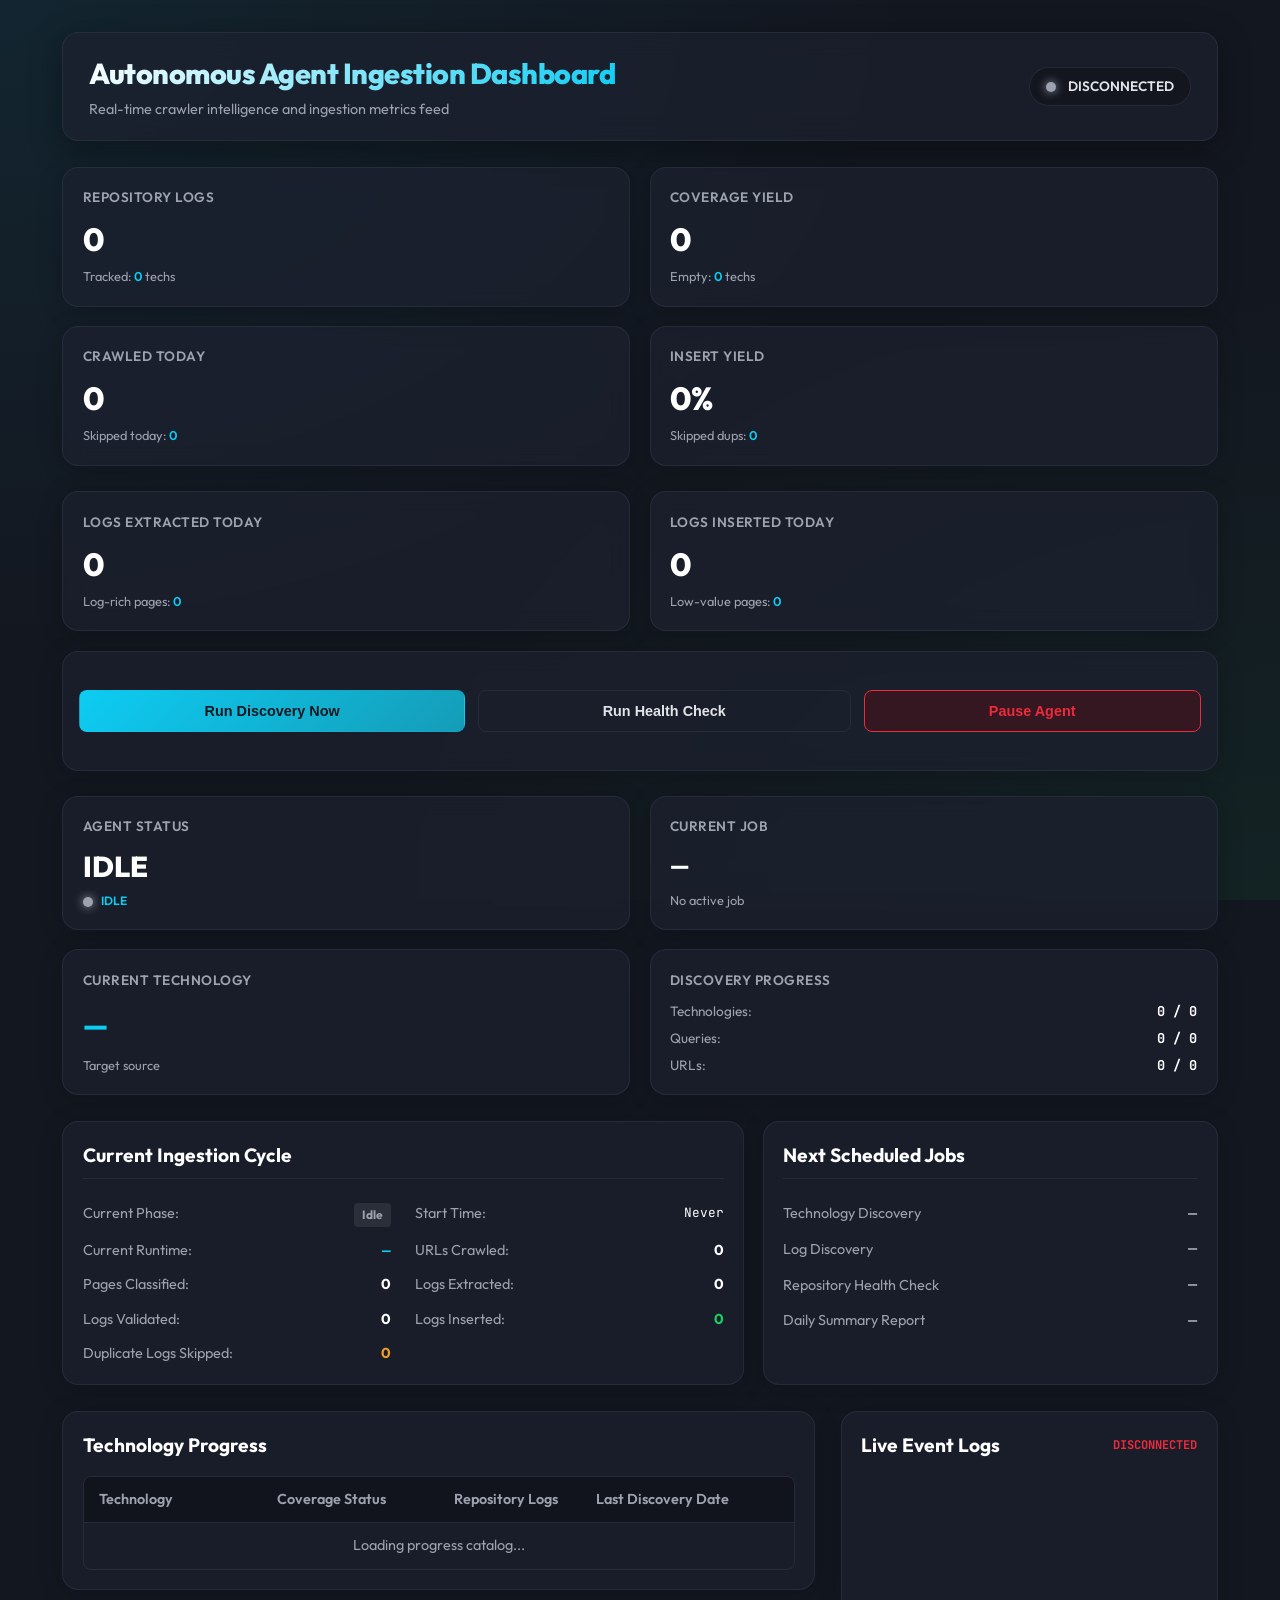
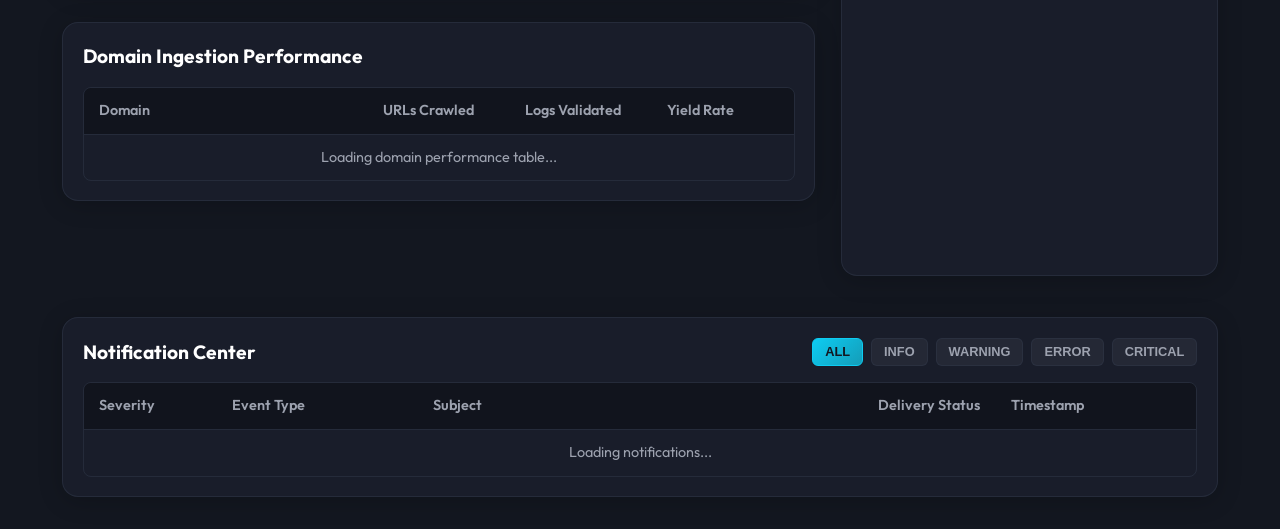
==== backend/dashboard.html @ f50ab26d "Initial production-ready commit" ====
<!DOCTYPE html>
<html lang="en">
<head>
    <meta charset="UTF-8">
    <meta name="viewport" content="width=device-width, initial-scale=1.0">
    <title>Autonomous Agent Ingestion Dashboard</title>
    <!-- Import Outfit font from Google Fonts -->
    <link href="https://fonts.googleapis.com/css2?family=Outfit:wght@300;400;600;800&family=JetBrains+Mono:wght@400;700&display=swap" rel="stylesheet">
    <style>
        :root {
            --bg-color: hsl(222, 25%, 10%);
            --card-bg: hsla(222, 25%, 15%, 0.7);
            --border-color: hsla(222, 20%, 25%, 0.5);
            --text-main: hsl(222, 15%, 90%);
            --text-muted: hsl(222, 10%, 65%);
            
            --accent-primary: hsl(190, 90%, 50%); /* Neon cyan */
            --accent-success: hsl(145, 80%, 45%); /* Emerald green */
            --accent-warning: hsl(35, 90%, 55%);  /* Amber orange */
            --accent-error: hsl(355, 85%, 55%);   /* Coral red */
            
            --transition-smooth: all 0.3s cubic-bezier(0.4, 0, 0.2, 1);
        }

        * {
            box-sizing: border-box;
            margin: 0;
            padding: 0;
        }

        html, body {
            overflow-x: hidden;
        }

        body {
            background-color: var(--bg-color);
            background-image: 
                radial-gradient(at 0% 0%, hsla(190, 80%, 30%, 0.15) 0px, transparent 50%),
                radial-gradient(at 100% 100%, hsla(145, 80%, 30%, 0.1) 0px, transparent 50%);
            background-attachment: fixed;
            color: var(--text-main);
            font-family: 'Outfit', sans-serif;
            min-height: 100vh;
            padding: clamp(1rem, 2.5vw, 2.5rem);
            line-height: 1.5;
        }

        .container {
            width: 95%;
            max-width: 1600px;
            margin: 0 auto;
            display: grid;
            gap: clamp(1rem, 2vw, 2rem);
        }

        /* 2K and 4K optimizations */
        @media (min-width: 2000px) {
            :root {
                font-size: 18px;
            }
            .container {
                max-width: 1920px;
            }
        }

        @media (min-width: 3000px) {
            :root {
                font-size: 22px;
            }
            .container {
                max-width: 2560px;
            }
        }

        /* Glassmorphism Header */
        header {
            background: var(--card-bg);
            border: 1px solid var(--border-color);
            border-radius: 16px;
            padding: clamp(1rem, 1.5vw, 1.5rem) clamp(1.5rem, 2vw, 2rem);
            display: flex;
            justify-content: space-between;
            align-items: center;
            backdrop-filter: blur(12px);
            box-shadow: 0 8px 32px 0 rgba(0, 0, 0, 0.37);
            flex-wrap: wrap;
            gap: 1rem;
        }

        .header-title h1 {
            font-size: clamp(1.4rem, 2.5vw, 1.8rem);
            font-weight: 800;
            letter-spacing: -0.5px;
            background: linear-gradient(135deg, #fff, var(--accent-primary));
            -webkit-background-clip: text;
            -webkit-text-fill-color: transparent;
        }

        .header-title p {
            font-size: 0.9rem;
            color: var(--text-muted);
            margin-top: 0.25rem;
        }

        /* Status Indicator */
        .status-badge {
            display: flex;
            align-items: center;
            gap: 0.75rem;
            background: hsla(222, 20%, 8%, 0.6);
            border: 1px solid var(--border-color);
            padding: 0.5rem 1rem;
            border-radius: 99px;
            font-size: 0.85rem;
            font-weight: 600;
        }

        .status-dot {
            width: 10px;
            height: 10px;
            border-radius: 50%;
            background-color: var(--text-muted);
            box-shadow: 0 0 10px var(--text-muted);
        }

        .status-dot.active {
            background-color: var(--accent-success);
            box-shadow: 0 0 12px var(--accent-success);
            animation: pulse 1.8s infinite;
        }
        
        .status-dot.paused {
            background-color: var(--accent-warning);
            box-shadow: 0 0 12px var(--accent-warning);
        }

        /* Grid Layouts */
        .dashboard-grid {
            display: grid;
            grid-template-columns: repeat(4, 1fr);
            gap: clamp(1rem, 1.5vw, 1.5rem);
        }

        @media (max-width: 1400px) {
            .dashboard-grid {
                grid-template-columns: repeat(2, 1fr);
            }
        }

        @media (max-width: 768px) {
            .dashboard-grid {
                grid-template-columns: 1fr;
            }
        }

        .dashboard-main-section {
            display: grid;
            grid-template-columns: 2fr 1fr;
            gap: clamp(1.5rem, 2vw, 2rem);
        }

        @media (max-width: 1200px) {
            .dashboard-main-section {
                grid-template-columns: 1fr;
            }
        }

        /* Cards styling */
        .card {
            background: var(--card-bg);
            border: 1px solid var(--border-color);
            border-radius: 16px;
            padding: clamp(1rem, 1.5vw, 1.5rem);
            backdrop-filter: blur(10px);
            box-shadow: 0 4px 24px 0 rgba(0, 0, 0, 0.2);
            transition: var(--transition-smooth);
        }

        .card:hover {
            border-color: hsla(190, 80%, 50%, 0.3);
            transform: translateY(-2px);
        }

        .stat-card {
            display: flex;
            flex-direction: column;
            justify-content: space-between;
            min-height: 120px;
            height: auto;
        }

        .stat-label {
            font-size: 0.85rem;
            font-weight: 600;
            color: var(--text-muted);
            text-transform: uppercase;
            letter-spacing: 0.5px;
        }

        .stat-value {
            font-size: clamp(1.8rem, 2.5vw, 2.2rem);
            font-weight: 800;
            color: #fff;
            margin-top: 0.5rem;
            word-break: break-all;
        }

        .stat-footer {
            font-size: 0.8rem;
            color: var(--text-muted);
            margin-top: 0.25rem;
        }

        .stat-footer span {
            color: var(--accent-primary);
            font-weight: 600;
        }

        /* Controls Section */
        .controls-card {
            grid-column: span 2;
            min-height: 120px;
            height: auto;
            display: flex;
            flex-direction: row;
            flex-wrap: wrap;
            align-items: center;
            justify-content: space-around;
            gap: 0.8rem;
            padding: 1rem;
        }

        @media (max-width: 1400px) {
            .controls-card {
                grid-column: span 2 !important;
            }
        }

        @media (max-width: 768px) {
            .controls-card {
                grid-column: span 1 !important;
            }
        }

        .controls-title {
            font-size: 1.1rem;
            font-weight: 700;
            margin-bottom: 0.5rem;
            border-bottom: 1px solid var(--border-color);
            padding-bottom: 0.5rem;
        }

        .btn {
            display: flex;
            justify-content: center;
            align-items: center;
            padding: 0.75rem 1rem;
            border-radius: 8px;
            font-size: 0.9rem;
            font-weight: 600;
            cursor: pointer;
            border: 1px solid transparent;
            transition: var(--transition-smooth);
            text-decoration: none;
            flex: 1 1 auto;
            min-width: 120px;
        }

        .btn-primary {
            background: linear-gradient(135deg, var(--accent-primary), hsl(190, 80%, 40%));
            color: var(--bg-color);
        }

        .btn-primary:hover {
            box-shadow: 0 0 15px hsla(190, 90%, 50%, 0.4);
            transform: scale(1.02);
        }

        .btn-secondary {
            background: transparent;
            border-color: var(--border-color);
            color: var(--text-main);
        }

        .btn-secondary:hover {
            background: hsla(222, 20%, 25%, 0.3);
            border-color: var(--accent-primary);
        }

        .btn-danger {
            background: hsla(355, 80%, 20%, 0.4);
            border-color: var(--accent-error);
            color: var(--accent-error);
        }

        .btn-danger:hover {
            background: var(--accent-error);
            color: #fff;
            box-shadow: 0 0 15px hsla(355, 85%, 55%, 0.3);
        }

        .btn-success {
            background: hsla(145, 75%, 15%, 0.4);
            border-color: var(--accent-success);
            color: var(--accent-success);
        }

        .btn-success:hover {
            background: var(--accent-success);
            color: #fff;
            box-shadow: 0 0 15px hsla(145, 80%, 45%, 0.3);
        }

        /* Cycle & Scheduler Section Grid */
        .cycle-scheduler-grid {
            display: grid;
            grid-template-columns: 3fr 2fr;
            gap: clamp(1rem, 1.5vw, 1.5rem);
        }

        @media (max-width: 1200px) {
            .cycle-scheduler-grid {
                grid-template-columns: 1fr;
            }
        }

        .cycle-metrics-grid {
            display: grid;
            grid-template-columns: repeat(auto-fit, minmax(200px, 1fr));
            gap: 0.8rem 1.5rem;
            font-size: 0.9rem;
        }

        /* Activity Feed */
        .feed-container {
            height: 380px;
            overflow-y: auto;
            font-family: 'JetBrains Mono', monospace;
            font-size: 0.8rem;
            padding-right: 0.5rem;
        }

        .feed-item {
            padding: 0.6rem 0.8rem;
            border-radius: 6px;
            margin-bottom: 0.5rem;
            background: rgba(0, 0, 0, 0.2);
            border-left: 3px solid var(--border-color);
            display: grid;
            grid-template-columns: 80px 100px 1fr;
            gap: 0.75rem;
            animation: fadeIn 0.4s ease;
        }

        .feed-item.error { border-left-color: var(--accent-error); background: hsla(355, 80%, 15%, 0.1); }
        .feed-item.job_start { border-left-color: var(--accent-primary); }
        .feed-item.job_end { border-left-color: var(--accent-success); }
        .feed-item.logs_inserted { border-left-color: var(--accent-success); }
        .feed-item.logs_validated { border-left-color: hsl(280, 80%, 65%); }
        .feed-item.page_classified { border-left-color: var(--accent-warning); }

        .feed-time {
            color: var(--text-muted);
        }

        .feed-tag {
            font-weight: 700;
            text-transform: uppercase;
            font-size: 0.75rem;
            padding: 1px 4px;
            border-radius: 4px;
            text-align: center;
            background: rgba(255, 255, 255, 0.05);
        }

        .feed-msg {
            word-break: break-all;
        }

        /* Tables style */
        .table-title {
            font-size: 1.2rem;
            font-weight: 700;
            margin-bottom: 1rem;
            color: #fff;
            display: flex;
            justify-content: space-between;
            align-items: center;
        }

        .table-container {
            max-height: 400px;
            overflow-y: auto;
            border: 1px solid var(--border-color);
            border-radius: 8px;
            width: 100%;
        }

        table {
            width: 100%;
            border-collapse: collapse;
            font-size: 0.9rem;
            text-align: left;
            table-layout: fixed; /* Keep columns constrained to let truncation work */
        }

        th, td {
            padding: 0.75rem clamp(0.5rem, 1.2vw, 1rem);
            border-bottom: 1px solid var(--border-color);
            overflow: hidden;
            text-overflow: ellipsis;
            white-space: nowrap;
        }

        th {
            background-color: hsla(222, 25%, 8%, 0.8);
            color: var(--text-muted);
            font-weight: 600;
            position: sticky;
            top: 0;
            z-index: 10;
        }

        tr:last-child td {
            border-bottom: none;
        }

        tr td {
            transition: background-color 0.2s ease;
        }

        tr:hover td {
            background-color: rgba(255, 255, 255, 0.02);
        }

        .table-cell-multiline {
            white-space: normal !important;
        }
        .table-cell-multiline strong,
        .table-cell-multiline div {
            display: block;
            overflow: hidden;
            text-overflow: ellipsis;
            white-space: nowrap;
            width: 100%;
        }

        /* Badge status */
        .badge {
            display: inline-block;
            padding: 0.2rem 0.5rem;
            border-radius: 4px;
            font-size: 0.75rem;
            font-weight: 600;
        }

        .badge-excellent { background-color: hsla(145, 80%, 45%, 0.2); color: var(--accent-success); }
        .badge-good { background-color: hsla(190, 80%, 50%, 0.2); color: var(--accent-primary); }
        .badge-partial { background-color: hsla(35, 90%, 55%, 0.2); color: var(--accent-warning); }
        .badge-weak { background-color: hsla(355, 85%, 55%, 0.15); color: var(--accent-error); }
        .badge-none { background-color: rgba(255, 255, 255, 0.08); color: var(--text-muted); }
        
        /* Phase Status Badges */
        .badge-searching { background-color: hsla(190, 90%, 50%, 0.2); color: var(--accent-primary); }
        .badge-crawling { background-color: hsla(210, 80%, 55%, 0.2); color: hsl(210, 80%, 65%); }
        .badge-extracting { background-color: hsla(280, 80%, 65%, 0.2); color: hsl(280, 80%, 75%); }
        .badge-validating { background-color: hsla(320, 85%, 60%, 0.2); color: hsl(320, 85%, 70%); }
        .badge-saving { background-color: hsla(145, 80%, 45%, 0.2); color: var(--accent-success); }
        .badge-idle { background-color: rgba(255, 255, 255, 0.08); color: var(--text-muted); }

        /* Scrollbar customizing */
        ::-webkit-scrollbar {
            width: 6px;
        }
        ::-webkit-scrollbar-track {
            background: transparent;
        }
        ::-webkit-scrollbar-thumb {
            background: var(--border-color);
            border-radius: 99px;
        }
        ::-webkit-scrollbar-thumb:hover {
            background: var(--text-muted);
        }

        /* Animations */
        @keyframes pulse {
            0% { transform: scale(1); opacity: 0.8; }
            50% { transform: scale(1.15); opacity: 1; box-shadow: 0 0 15px var(--accent-success); }
            100% { transform: scale(1); opacity: 0.8; }
        }

        @keyframes fadeIn {
            from { opacity: 0; transform: translateY(4px); }
            to { opacity: 1; transform: translateY(0); }
        }

        /* Notification Center styles */
        .notification-card {
            margin-top: 1rem;
        }

        .filter-buttons {
            display: flex;
            gap: 0.5rem;
        }

        .filter-btn {
            background: rgba(255, 255, 255, 0.05);
            border: 1px solid var(--border-color);
            color: var(--text-muted);
            padding: 0.35rem 0.75rem;
            border-radius: 6px;
            font-size: 0.8rem;
            font-weight: 600;
            cursor: pointer;
            transition: var(--transition-smooth);
        }

        .filter-btn:hover {
            border-color: var(--accent-primary);
            color: #fff;
        }

        .filter-btn.active {
            background: linear-gradient(135deg, var(--accent-primary), hsl(190, 80%, 40%));
            color: var(--bg-color);
            border-color: var(--accent-primary);
        }

        .severity-badge {
            font-weight: 700;
            text-transform: uppercase;
            font-size: 0.75rem;
            padding: 2px 6px;
            border-radius: 4px;
        }
        .severity-info { background: rgba(0, 180, 216, 0.2); color: var(--accent-primary); }
        .severity-warning { background: rgba(251, 133, 0, 0.2); color: var(--accent-warning); }
        .severity-error { background: rgba(208, 0, 0, 0.2); color: var(--accent-error); }
        .severity-critical { background: rgba(208, 0, 0, 0.4); color: #ff4d6d; font-weight: 800; animation: critical-pulse 2s infinite; }

        .delivery-status {
            font-size: 0.8rem;
            font-weight: 600;
        }
        .status-Pending { color: var(--text-muted); }
        .status-Sent { color: var(--accent-success); }
        .status-Failed { color: var(--accent-error); }
        .status-Retrying { color: var(--accent-warning); }
        .status-Throttled { color: hsl(280, 80%, 65%); }

        @keyframes critical-pulse {
            0% { box-shadow: 0 0 0 0 rgba(255, 77, 109, 0.4); }
            70% { box-shadow: 0 0 0 6px rgba(255, 77, 109, 0); }
            100% { box-shadow: 0 0 0 0 rgba(255, 77, 109, 0); }
        }
    </style>
</head>
<body>

    <div class="container">
        
        <!-- Header -->
        <header>
            <div class="header-title">
                <h1>Autonomous Agent Ingestion Dashboard</h1>
                <p>Real-time crawler intelligence and ingestion metrics feed</p>
            </div>
            <div class="status-badge">
                <div class="status-dot" id="agent-dot"></div>
                <span id="agent-status-text">DISCONNECTED</span>
            </div>
        </header>

        <!-- Stats Grid (Row 1) -->
        <div class="dashboard-grid">
            <div class="card stat-card">
                <div class="stat-label">Repository Logs</div>
                <div class="stat-value" id="repo-log-count">0</div>
                <div class="stat-footer">Tracked: <span id="techs-tracked">0</span> techs</div>
            </div>
            <div class="card stat-card">
                <div class="stat-label">Coverage Yield</div>
                <div class="stat-value" id="techs-with-logs">0</div>
                <div class="stat-footer">Empty: <span id="techs-without-logs">0</span> techs</div>
            </div>
            <div class="card stat-card">
                <div class="stat-label">Crawled Today</div>
                <div class="stat-value" id="urls-crawled-today">0</div>
                <div class="stat-footer">Skipped today: <span id="urls-skipped-today">0</span></div>
            </div>
            <div class="card stat-card">
                <div class="stat-label">Insert Yield</div>
                <div class="stat-value" id="insert-yield-pct">0%</div>
                <div class="stat-footer">Skipped dups: <span id="duplicates-skipped">0</span></div>
            </div>
        </div>

        <!-- Secondary Stats & Controls Grid -->
        <div class="dashboard-grid">
            <div class="card stat-card">
                <div class="stat-label">Logs Extracted Today</div>
                <div class="stat-value" id="logs-extracted-today">0</div>
                <div class="stat-footer">Log-rich pages: <span id="pages-log-rich">0</span></div>
            </div>
            <div class="card stat-card">
                <div class="stat-label">Logs Inserted Today</div>
                <div class="stat-value" id="logs-inserted-today">0</div>
                <div class="stat-footer">Low-value pages: <span id="pages-low-value">0</span></div>
            </div>
            
            <!-- Controls Card -->
            <div class="card controls-card">
                <button class="btn btn-primary" onclick="triggerAction('run_discovery')" id="btn-discovery">Run Discovery Now</button>
                <button class="btn btn-secondary" onclick="triggerAction('run_health_check')" id="btn-health">Run Health Check</button>
                <button class="btn btn-danger" onclick="triggerAction('pause')" id="btn-pause">Pause Agent</button>
                <button class="btn btn-success" onclick="triggerAction('resume')" id="btn-resume" style="display:none;">Resume Agent</button>
            </div>
        </div>

        <!-- Agent Monitoring Row (Row 3) -->
        <div class="dashboard-grid">
            <!-- Agent Status -->
            <div class="card stat-card">
                <div class="stat-label">Agent Status</div>
                <div class="stat-value" id="mon-agent-status" style="font-size: 1.8rem; text-transform: uppercase;">Idle</div>
                <div class="stat-footer" style="display: flex; align-items: center; gap: 0.5rem;">
                    <div class="status-dot" id="mon-status-dot" style="margin-top: 0.1rem;"></div>
                    <span id="mon-status-text" style="font-size: 0.75rem; text-transform: uppercase;">Idle</span>
                </div>
            </div>
            <!-- Current Job -->
            <div class="card stat-card">
                <div class="stat-label">Current Job</div>
                <div class="stat-value" id="mon-current-job" style="font-size: 1.4rem; text-transform: capitalize; overflow: hidden; text-overflow: ellipsis; white-space: nowrap;">—</div>
                <div class="stat-footer" id="mon-job-footer">No active job</div>
            </div>
            <!-- Current Technology -->
            <div class="card stat-card">
                <div class="stat-label">Current Technology</div>
                <div class="stat-value" id="mon-current-tech" style="font-size: 1.8rem; font-weight: 800; color: var(--accent-primary); overflow: hidden; text-overflow: ellipsis; white-space: nowrap;">—</div>
                <div class="stat-footer" id="mon-tech-footer">Target source</div>
            </div>
            <!-- Discovery Progress -->
            <div class="card stat-card" style="height: auto; min-height: 120px; justify-content: flex-start; gap: 0.5rem;">
                <div class="stat-label">Discovery Progress</div>
                <div style="display: flex; flex-direction: column; gap: 0.4rem; font-size: 0.85rem; width: 100%; margin-top: 0.2rem;">
                    <div style="display: flex; justify-content: space-between; align-items: center;">
                        <span style="color: var(--text-muted);">Technologies:</span>
                        <span id="prog-techs" style="font-family: 'JetBrains Mono', monospace; font-weight: bold; color: #fff;">0 / 0</span>
                    </div>
                    <div style="display: flex; justify-content: space-between; align-items: center;">
                        <span style="color: var(--text-muted);">Queries:</span>
                        <span id="prog-queries" style="font-family: 'JetBrains Mono', monospace; font-weight: bold; color: #fff;">0 / 0</span>
                    </div>
                    <div style="display: flex; justify-content: space-between; align-items: center;">
                        <span style="color: var(--text-muted);">URLs:</span>
                        <span id="prog-urls" style="font-family: 'JetBrains Mono', monospace; font-weight: bold; color: #fff;">0 / 0</span>
                    </div>
                </div>
            </div>
        </div>

        <!-- Detailed Scheduler & Cycle Section (Row 4) -->
        <div class="cycle-scheduler-grid">
            <!-- Current Cycle -->
            <div class="card" style="display: flex; flex-direction: column; gap: 1rem;">
                <div class="table-title" style="margin-bottom: 0.5rem; border-bottom: 1px solid var(--border-color); padding-bottom: 0.5rem;">
                    <span>Current Ingestion Cycle</span>
                </div>
                <div class="cycle-metrics-grid">
                    <div style="display: flex; justify-content: space-between;">
                        <span style="color: var(--text-muted);">Current Phase:</span>
                        <span id="cycle-phase" class="badge badge-none" style="font-weight: bold;">Idle</span>
                    </div>
                    <div style="display: flex; justify-content: space-between;">
                        <span style="color: var(--text-muted);">Start Time:</span>
                        <span id="cycle-start-time" style="color: #fff; font-family: 'JetBrains Mono', monospace; font-size: 0.8rem;">Never</span>
                    </div>
                    <div style="display: flex; justify-content: space-between;">
                        <span style="color: var(--text-muted);">Current Runtime:</span>
                        <span id="cycle-runtime" style="color: var(--accent-primary); font-family: 'JetBrains Mono', monospace; font-weight: bold;">—</span>
                    </div>
                    <div style="display: flex; justify-content: space-between;">
                        <span style="color: var(--text-muted);">URLs Crawled:</span>
                        <span id="cycle-urls-crawled" style="color: #fff; font-weight: bold;">0</span>
                    </div>
                    <div style="display: flex; justify-content: space-between;">
                        <span style="color: var(--text-muted);">Pages Classified:</span>
                        <span id="cycle-pages-classified" style="color: #fff; font-weight: bold;">0</span>
                    </div>
                    <div style="display: flex; justify-content: space-between;">
                        <span style="color: var(--text-muted);">Logs Extracted:</span>
                        <span id="cycle-logs-extracted" style="color: #fff; font-weight: bold;">0</span>
                    </div>
                    <div style="display: flex; justify-content: space-between;">
                        <span style="color: var(--text-muted);">Logs Validated:</span>
                        <span id="cycle-logs-validated" style="color: #fff; font-weight: bold;">0</span>
                    </div>
                    <div style="display: flex; justify-content: space-between;">
                        <span style="color: var(--text-muted);">Logs Inserted:</span>
                        <span id="cycle-logs-inserted" style="color: var(--accent-success); font-weight: bold;">0</span>
                    </div>
                    <div style="display: flex; justify-content: space-between;">
                        <span style="color: var(--text-muted);">Duplicate Logs Skipped:</span>
                        <span id="cycle-duplicates-skipped" style="color: var(--accent-warning); font-weight: bold;">0</span>
                    </div>
                </div>
            </div>
            <!-- Next Scheduled Jobs -->
            <div class="card" style="display: flex; flex-direction: column; gap: 1rem;">
                <div class="table-title" style="margin-bottom: 0.5rem; border-bottom: 1px solid var(--border-color); padding-bottom: 0.5rem;">
                    <span>Next Scheduled Jobs</span>
                </div>
                <div style="display: flex; flex-direction: column; gap: 0.8rem;">
                    <div style="display: flex; justify-content: space-between; align-items: center;">
                        <span style="color: var(--text-muted); font-size: 0.9rem;">Technology Discovery</span>
                        <span id="sched-tech" style="font-family: 'JetBrains Mono', monospace; font-weight: bold; font-size: 0.95rem; color: var(--accent-primary);">—</span>
                    </div>
                    <div style="display: flex; justify-content: space-between; align-items: center;">
                        <span style="color: var(--text-muted); font-size: 0.9rem;">Log Discovery</span>
                        <span id="sched-log" style="font-family: 'JetBrains Mono', monospace; font-weight: bold; font-size: 0.95rem; color: var(--accent-primary);">—</span>
                    </div>
                    <div style="display: flex; justify-content: space-between; align-items: center;">
                        <span style="color: var(--text-muted); font-size: 0.9rem;">Repository Health Check</span>
                        <span id="sched-health" style="font-family: 'JetBrains Mono', monospace; font-weight: bold; font-size: 0.95rem; color: var(--accent-primary);">—</span>
                    </div>
                    <div style="display: flex; justify-content: space-between; align-items: center;">
                        <span style="color: var(--text-muted); font-size: 0.9rem;">Daily Summary Report</span>
                        <span id="sched-report" style="font-family: 'JetBrains Mono', monospace; font-weight: bold; font-size: 0.95rem; color: var(--accent-primary);">—</span>
                    </div>
                </div>
            </div>
        </div>

        <!-- Main section (Activity Feed & tables) -->
        <div class="dashboard-main-section">
            
            <!-- Left Side: Progress & Performance Tables -->
            <div style="display: flex; flex-direction: column; gap: 2rem;">
                <!-- Technology Progress -->
                <div class="card">
                    <div class="table-title">
                        <span>Technology Progress</span>
                    </div>
                    <div class="table-container">
                        <table>
                            <colgroup>
                                <col style="width: 25%">
                                <col style="width: 25%">
                                <col style="width: 20%">
                                <col style="width: 30%">
                            </colgroup>
                            <thead>
                                <tr>
                                    <th>Technology</th>
                                    <th>Coverage Status</th>
                                    <th>Repository Logs</th>
                                    <th>Last Discovery Date</th>
                                </tr>
                            </thead>
                            <tbody id="tech-progress-tbody">
                                <tr>
                                    <td colspan="4" style="text-align: center; color: var(--text-muted);">Loading progress catalog...</td>
                                </tr>
                            </tbody>
                        </table>
                    </div>
                </div>

                <!-- Domain Yield Performance -->
                <div class="card">
                    <div class="table-title">
                        <span>Domain Ingestion Performance</span>
                    </div>
                    <div class="table-container">
                        <table>
                            <colgroup>
                                <col style="width: 40%">
                                <col style="width: 20%">
                                <col style="width: 20%">
                                <col style="width: 20%">
                            </colgroup>
                            <thead>
                                <tr>
                                    <th>Domain</th>
                                    <th>URLs Crawled</th>
                                    <th>Logs Validated</th>
                                    <th>Yield Rate</th>
                                </tr>
                            </thead>
                            <tbody id="domain-perf-tbody">
                                <tr>
                                    <td colspan="4" style="text-align: center; color: var(--text-muted);">Loading domain performance table...</td>
                                </tr>
                            </tbody>
                        </table>
                    </div>
                </div>
            </div>

            <!-- Right Side: Real-time Event Feed -->
            <div class="card" style="height: fit-content; display: flex; flex-direction: column;">
                <div class="table-title">
                    <span>Live Event Logs</span>
                    <span style="font-size: 0.75rem; color: var(--accent-success); font-family: 'JetBrains Mono', monospace;" id="websocket-status">CONNECTING...</span>
                </div>
                <div class="feed-container" id="feed-container">
                    <!-- Events will insert here dynamically -->
                </div>
            </div>

        </div>

        <!-- Notification Center Card -->
        <div class="card notification-card">
            <div class="table-title">
                <span>Notification Center</span>
                <div class="filter-buttons">
                    <button class="filter-btn active" onclick="setNotificationFilter('ALL')">ALL</button>
                    <button class="filter-btn" onclick="setNotificationFilter('INFO')">INFO</button>
                    <button class="filter-btn" onclick="setNotificationFilter('WARNING')">WARNING</button>
                    <button class="filter-btn" onclick="setNotificationFilter('ERROR')">ERROR</button>
                    <button class="filter-btn" onclick="setNotificationFilter('CRITICAL')">CRITICAL</button>
                </div>
            </div>
            <div class="table-container" style="max-height: 480px;">
                <table>
                    <colgroup>
                        <col style="width: 12%">
                        <col style="width: 18%">
                        <col style="width: 40%">
                        <col style="width: 12%">
                        <col style="width: 18%">
                    </colgroup>
                    <thead>
                        <tr>
                            <th>Severity</th>
                            <th>Event Type</th>
                            <th>Subject</th>
                            <th>Delivery Status</th>
                            <th>Timestamp</th>
                        </tr>
                    </thead>
                    <tbody id="notifications-tbody">
                        <tr>
                            <td colspan="5" style="text-align: center; color: var(--text-muted);">Loading notifications...</td>
                        </tr>
                    </tbody>
                </table>
            </div>
        </div>

    </div>

    <script>
        // Set up Websocket connection for real-time events
        let ws;
        function connectWebSocket() {
            const loc = window.location;
            const wsProto = loc.protocol === "https:" ? "wss:" : "ws:";
            const wsUrl = `${wsProto}//${loc.host}/api/agent-events/ws`;
            
            console.log("Connecting WebSocket to", wsUrl);
            ws = new WebSocket(wsUrl);
            
            ws.onopen = () => {
                document.getElementById("websocket-status").textContent = "LIVE";
                document.getElementById("websocket-status").style.color = "var(--accent-success)";
            };
            
            ws.onmessage = (event) => {
                try {
                    const data = JSON.parse(event.data);
                    appendFeedItem(data);
                } catch (e) {
                    console.error("Failed to parse websocket message:", e);
                }
            };
            
            ws.onclose = () => {
                document.getElementById("websocket-status").textContent = "DISCONNECTED";
                document.getElementById("websocket-status").style.color = "var(--accent-error)";
                // Reconnect loop
                setTimeout(connectWebSocket, 3000);
            };
            
            ws.onerror = (err) => {
                console.error("WebSocket error:", err);
            };
        }

        // Formatting timestamps
        function formatTimestamp(isoStr) {
            if (!isoStr) return "";
            try {
                const date = new Date(isoStr);
                return date.toLocaleTimeString([], { hour12: false });
            } catch (e) {
                return isoStr;
            }
        }

        // Add a line to the activity feed
        function appendFeedItem(data) {
            const container = document.getElementById("feed-container");
            const item = document.createElement("div");
            item.className = `feed-item ${data.event_type || ''}`;
            
            // Format log fields
            const timeStr = formatTimestamp(data.timestamp);
            const tagStr = data.event_type ? data.event_type.replace('_', ' ') : 'EVENT';
            const msgStr = data.message || '';
            
            item.innerHTML = `
                <div class="feed-time">${timeStr}</div>
                <div class="feed-tag">${tagStr}</div>
                <div class="feed-msg">${msgStr}</div>
            `;
            
            container.insertBefore(item, container.firstChild);
            
            // Keep container capped at 100 rows
            while (container.children.length > 100) {
                container.removeChild(container.lastChild);
            }
        }

        let nextRunTimes = {
            tech: null,
            log: null,
            health: null,
            report: null
        };

        function updateCountdowns() {
            const now = new Date();
            const jobs = [
                { id: "sched-tech", time: nextRunTimes.tech },
                { id: "sched-log", time: nextRunTimes.log },
                { id: "sched-health", time: nextRunTimes.health },
                { id: "sched-report", time: nextRunTimes.report }
            ];
            
            jobs.forEach(job => {
                const el = document.getElementById(job.id);
                if (!el) return;
                if (!job.time) {
                    el.textContent = "—";
                    el.style.color = "var(--text-muted)";
                    return;
                }
                
                const nextDate = new Date(job.time);
                const diffMs = nextDate - now;
                
                if (diffMs <= 0) {
                    el.textContent = "Pending / Running";
                    el.style.color = "var(--accent-success)";
                } else {
                    const diffSecs = Math.floor(diffMs / 1000);
                    const hours = Math.floor(diffSecs / 3600);
                    const minutes = Math.floor((diffSecs % 3600) / 60);
                    const seconds = diffSecs % 60;
                    
                    let timeStr = "";
                    if (hours > 0) timeStr += `${hours}h `;
                    if (minutes > 0 || hours > 0) timeStr += `${minutes}m `;
                    timeStr += `${seconds}s`;
                    
                    el.textContent = timeStr;
                    el.style.color = "var(--accent-primary)";
                }
            });
        }

        let cycleStartTime = null;

        function updateCycleRuntime() {
            const el = document.getElementById("cycle-runtime");
            if (!el) return;
            if (!cycleStartTime) {
                el.textContent = "—";
                return;
            }
            
            const start = new Date(cycleStartTime);
            const now = new Date();
            const diffMs = now - start;
            if (diffMs < 0) {
                el.textContent = "0s";
                return;
            }
            
            const diffSecs = Math.floor(diffMs / 1000);
            const hours = Math.floor(diffSecs / 3600);
            const minutes = Math.floor((diffSecs % 3600) / 60);
            const seconds = diffSecs % 60;
            
            let timeStr = "";
            if (hours > 0) timeStr += `${hours}h `;
            if (minutes > 0 || hours > 0) timeStr += `${minutes}m `;
            timeStr += `${seconds}s`;
            
            el.textContent = timeStr;
        }

        // Refresh stats JSON
        async function refreshStats() {
            try {
                const resp = await fetch("/api/dashboard/stats");
                const data = await resp.json();
                
                // Set indicators
                document.getElementById("repo-log-count").textContent = data.repository_log_count;
                document.getElementById("techs-tracked").textContent = data.technologies_tracked;
                document.getElementById("techs-with-logs").textContent = data.technologies_with_logs;
                document.getElementById("techs-without-logs").textContent = data.technologies_without_logs;
                
                document.getElementById("urls-crawled-today").textContent = data.urls_crawled_today;
                document.getElementById("urls-skipped-today").textContent = data.urls_skipped_today || 0;
                document.getElementById("insert-yield-pct").textContent = `${data.insert_yield_pct}%`;
                document.getElementById("duplicates-skipped").textContent = data.duplicates_skipped;
                
                document.getElementById("logs-extracted-today").textContent = data.logs_extracted_today;
                document.getElementById("logs-inserted-today").textContent = data.logs_inserted_today;
                
                // Track pages log-rich vs low-value if returned
                if (data.pages_log_rich !== undefined) {
                    document.getElementById("pages-log-rich").textContent = data.pages_log_rich;
                }
                if (data.pages_low_value !== undefined) {
                    document.getElementById("pages-low-value").textContent = data.pages_low_value;
                }
                
                // Update agent status UI header badge
                const status = data.agent_status || "idle";
                const dot = document.getElementById("agent-dot");
                const text = document.getElementById("agent-status-text");
                const btnPause = document.getElementById("btn-pause");
                const btnResume = document.getElementById("btn-resume");
                
                text.textContent = status.toUpperCase();
                dot.className = "status-dot";
                
                if (status === "running") {
                    dot.classList.add("active");
                    text.textContent = `RUNNING (${data.current_job || 'JOB'})` + (data.current_tech ? ` - ${data.current_tech}` : '');
                    btnPause.style.display = "block";
                    btnResume.style.display = "none";
                } else if (status === "paused") {
                    dot.classList.add("paused");
                    btnPause.style.display = "none";
                    btnResume.style.display = "block";
                } else {
                    btnPause.style.display = "block";
                    btnResume.style.display = "none";
                }

                // Update Detailed Ingest Progress Widgets
                document.getElementById("mon-agent-status").textContent = status;
                
                const monDot = document.getElementById("mon-status-dot");
                const monText = document.getElementById("mon-status-text");
                if (monDot && monText) {
                    monDot.className = "status-dot";
                    monText.textContent = status;
                    if (status === "running") {
                        monDot.classList.add("active");
                    } else if (status === "paused") {
                        monDot.classList.add("paused");
                    }
                }

                const currentJob = data.current_job;
                const jobVal = currentJob ? currentJob.replace('_', ' ') : '—';
                const jobEl = document.getElementById("mon-current-job");
                jobEl.textContent = jobVal;
                jobEl.title = jobVal;
                document.getElementById("mon-job-footer").textContent = currentJob ? "Active process" : "No active job";

                const currentTech = data.current_tech || '—';
                const techEl = document.getElementById("mon-current-tech");
                techEl.textContent = currentTech;
                techEl.title = currentTech;
                document.getElementById("mon-tech-footer").textContent = data.current_tech ? "Discovery target" : "No active target";

                const techProc = data.technologies_processed || 0;
                const techTotal = data.technologies_total || 0;
                document.getElementById("prog-techs").textContent = `${techProc} / ${techTotal}`;
                
                const queryCur = data.current_query || 0;
                const queryTotal = data.total_queries || 0;
                document.getElementById("prog-queries").textContent = `${queryCur} / ${queryTotal}`;
                
                const urlCur = data.current_url || 0;
                const urlTotal = data.total_urls || 0;
                document.getElementById("prog-urls").textContent = `${urlCur} / ${urlTotal}`;

                // Update Cycle Information
                const phaseEl = document.getElementById("cycle-phase");
                if (phaseEl) {
                    const phase = data.current_phase || "Idle";
                    phaseEl.textContent = phase;
                    phaseEl.className = "badge";
                    
                    const phaseLower = phase.toLowerCase();
                    if (phaseLower === "searching") phaseEl.classList.add("badge-searching");
                    else if (phaseLower === "crawling") phaseEl.classList.add("badge-crawling");
                    else if (phaseLower === "extracting") phaseEl.classList.add("badge-extracting");
                    else if (phaseLower === "validating") phaseEl.classList.add("badge-validating");
                    else if (phaseLower === "saving") phaseEl.classList.add("badge-saving");
                    else phaseEl.classList.add("badge-idle");
                }
                
                const startVal = data.cycle_start_time;
                if (startVal) {
                    const startDate = new Date(startVal);
                    document.getElementById("cycle-start-time").textContent = startDate.toLocaleTimeString([], { hour12: false });
                    cycleStartTime = startVal;
                } else {
                    document.getElementById("cycle-start-time").textContent = "Never";
                    cycleStartTime = null;
                }
                
                document.getElementById("cycle-urls-crawled").textContent = data.cycle_urls_crawled || 0;
                document.getElementById("cycle-pages-classified").textContent = data.cycle_pages_classified || 0;
                document.getElementById("cycle-logs-extracted").textContent = data.cycle_logs_extracted || 0;
                document.getElementById("cycle-logs-validated").textContent = data.cycle_logs_validated || 0;
                document.getElementById("cycle-logs-inserted").textContent = data.cycle_logs_inserted || 0;
                document.getElementById("cycle-duplicates-skipped").textContent = data.cycle_duplicates_skipped || 0;

                // Update Next Scheduled Jobs count timers
                nextRunTimes.tech = data.next_technology_discovery;
                nextRunTimes.log = data.next_log_discovery;
                nextRunTimes.health = data.next_health_check;
                nextRunTimes.report = data.next_daily_report;
                updateCountdowns();
                updateCycleRuntime();

            } catch (e) {
                console.error("Failed to fetch stats:", e);
            }
        }

        // Refresh technology progress table
        async function refreshTechnologies() {
            try {
                const resp = await fetch("/api/dashboard/technologies");
                const data = await resp.json();
                
                const tbody = document.getElementById("tech-progress-tbody");
                tbody.innerHTML = "";
                
                if (data.length === 0) {
                    tbody.innerHTML = `<tr><td colspan="4" style="text-align: center; color: var(--text-muted);">No technologies tracked yet.</td></tr>`;
                    return;
                }
                
                data.forEach(item => {
                    const tr = document.createElement("tr");
                    const statusStr = item.status ? item.status.toLowerCase() : "none";
                    
                    let badgeClass = "badge-none";
                    if (statusStr === "excellent") badgeClass = "badge-excellent";
                    else if (statusStr === "good") badgeClass = "badge-good";
                    else if (statusStr === "partial") badgeClass = "badge-partial";
                    else if (statusStr === "weak") badgeClass = "badge-weak";
                    
                    const dateStr = item.last_discovery_date ? item.last_discovery_date.split("Z")[0].replace("T", " ") : "Never";
                    
                    tr.innerHTML = `
                        <td title="${item.technology}"><strong>${item.technology}</strong></td>
                        <td><span class="badge ${badgeClass}">${statusStr.toUpperCase()}</span></td>
                        <td>${item.repository_logs}</td>
                        <td style="font-family: 'JetBrains Mono', monospace; font-size: 0.8rem; color: var(--text-muted);" title="${dateStr}">${dateStr}</td>
                    `;
                    tbody.appendChild(tr);
                });
            } catch (e) {
                console.error("Failed to fetch technology list:", e);
            }
        }

        // Refresh domains yield table
        async function refreshDomains() {
            try {
                const resp = await fetch("/api/dashboard/domains");
                const data = await resp.json();
                
                const tbody = document.getElementById("domain-perf-tbody");
                tbody.innerHTML = "";
                
                if (data.length === 0) {
                    tbody.innerHTML = `<tr><td colspan="4" style="text-align: center; color: var(--text-muted);">No domains crawled yet.</td></tr>`;
                    return;
                }
                
                data.forEach(item => {
                    const tr = document.createElement("tr");
                    
                    let yieldClass = "color: var(--text-muted);";
                    if (item.yield_percent >= 50) yieldClass = "color: var(--accent-success); font-weight: 600;";
                    else if (item.yield_percent > 0) yieldClass = "color: var(--accent-primary);";
                    else if (item.urls_crawled >= 20 && item.logs_validated === 0) yieldClass = "color: var(--accent-error); text-decoration: line-through;";
                    
                    tr.innerHTML = `
                        <td title="${item.domain}">${item.domain}</td>
                        <td>${item.urls_crawled}</td>
                        <td>${item.logs_validated}</td>
                        <td style="${yieldClass}">${item.yield_percent}%</td>
                    `;
                    tbody.appendChild(tr);
                });
            } catch (e) {
                console.error("Failed to fetch domains:", e);
            }
        }

        // Send a control command to backend
        async function triggerAction(action) {
            try {
                const resp = await fetch("/api/dashboard/control", {
                    method: "POST",
                    headers: {
                        "Content-Type": "application/json"
                    },
                    body: JSON.stringify({ action: action })
                });
                const result = await resp.json();
                console.log(`Action '${action}' response:`, result);
                refreshStats();
            } catch (e) {
                console.error(`Failed to trigger action '${action}':`, e);
            }
        }

        let currentNotificationFilter = 'ALL';
        
        function setNotificationFilter(severity) {
            currentNotificationFilter = severity;
            
            // Update button active state
            const buttons = document.querySelectorAll(".filter-btn");
            buttons.forEach(btn => {
                if (btn.textContent === severity) {
                    btn.classList.add("active");
                } else {
                    btn.classList.remove("active");
                }
            });
            
            refreshNotifications();
        }

        async function refreshNotifications() {
            try {
                let url = "/api/dashboard/notifications";
                if (currentNotificationFilter !== 'ALL') {
                    url += `?severity=${currentNotificationFilter}`;
                }
                
                const resp = await fetch(url);
                const data = await resp.json();
                
                const tbody = document.getElementById("notifications-tbody");
                tbody.innerHTML = "";
                
                if (data.length === 0) {
                    tbody.innerHTML = `<tr><td colspan="5" style="text-align: center; color: var(--text-muted);">No notifications found for severity '${currentNotificationFilter}'.</td></tr>`;
                    return;
                }
                
                data.forEach(item => {
                    const tr = document.createElement("tr");
                    
                    const severityLower = item.severity.toLowerCase();
                    const statusClass = `status-${item.status}`;
                    
                    // Format timestamp cleanly
                    const date = new Date(item.timestamp);
                    const dateStr = date.toLocaleString();
                    
                    if (severityLower === 'critical') {
                        tr.style.background = "rgba(255, 77, 109, 0.04)";
                    } else if (severityLower === 'error') {
                        tr.style.background = "rgba(208, 0, 0, 0.02)";
                    }
                    
                    const tooltipText = `${item.subject}${item.error_message ? ' - ' + item.error_message : ''}`;
                    
                    tr.innerHTML = `
                        <td><span class="severity-badge severity-${severityLower}">${item.severity}</span></td>
                        <td title="${item.notification_type}"><code style="font-family: 'JetBrains Mono', monospace; font-size: 0.8rem; background: rgba(255,255,255,0.05); padding: 2px 4px; border-radius: 4px;">${item.notification_type}</code></td>
                        <td class="table-cell-multiline" title="${tooltipText}">
                            <strong>${item.subject}</strong>
                            ${item.error_message ? `<div style="font-size: 0.75rem; color: var(--accent-error); margin-top: 2px; font-family: monospace;">${item.error_message}</div>` : ''}
                        </td>
                        <td><span class="delivery-status ${statusClass}">${item.status}</span></td>
                        <td style="font-family: 'JetBrains Mono', monospace; font-size: 0.8rem; color: var(--text-muted);" title="${dateStr}">${dateStr}</td>
                    `;
                    tbody.appendChild(tr);
                });
            } catch (e) {
                console.error("Failed to fetch notifications:", e);
            }
        }

        // Auto refresh stats/tables loop
        function startAutoRefresh() {
            // Stats & Notifications refresh every 5 seconds
            setInterval(() => {
                refreshStats();
                refreshNotifications();
            }, 5000);
            
            // Tables refresh every 10 seconds to keep db load low
            setInterval(() => {
                refreshTechnologies();
                refreshDomains();
            }, 10000);
            
            // Real-time ticking updates for countdowns and runtimes (every second)
            setInterval(() => {
                updateCountdowns();
                updateCycleRuntime();
            }, 1000);
        }

        // Initialize dashboard
        window.addEventListener("load", () => {
            connectWebSocket();
            refreshStats();
            refreshTechnologies();
            refreshDomains();
            refreshNotifications();
            startAutoRefresh();
        });
    </script>
</body>
</html>
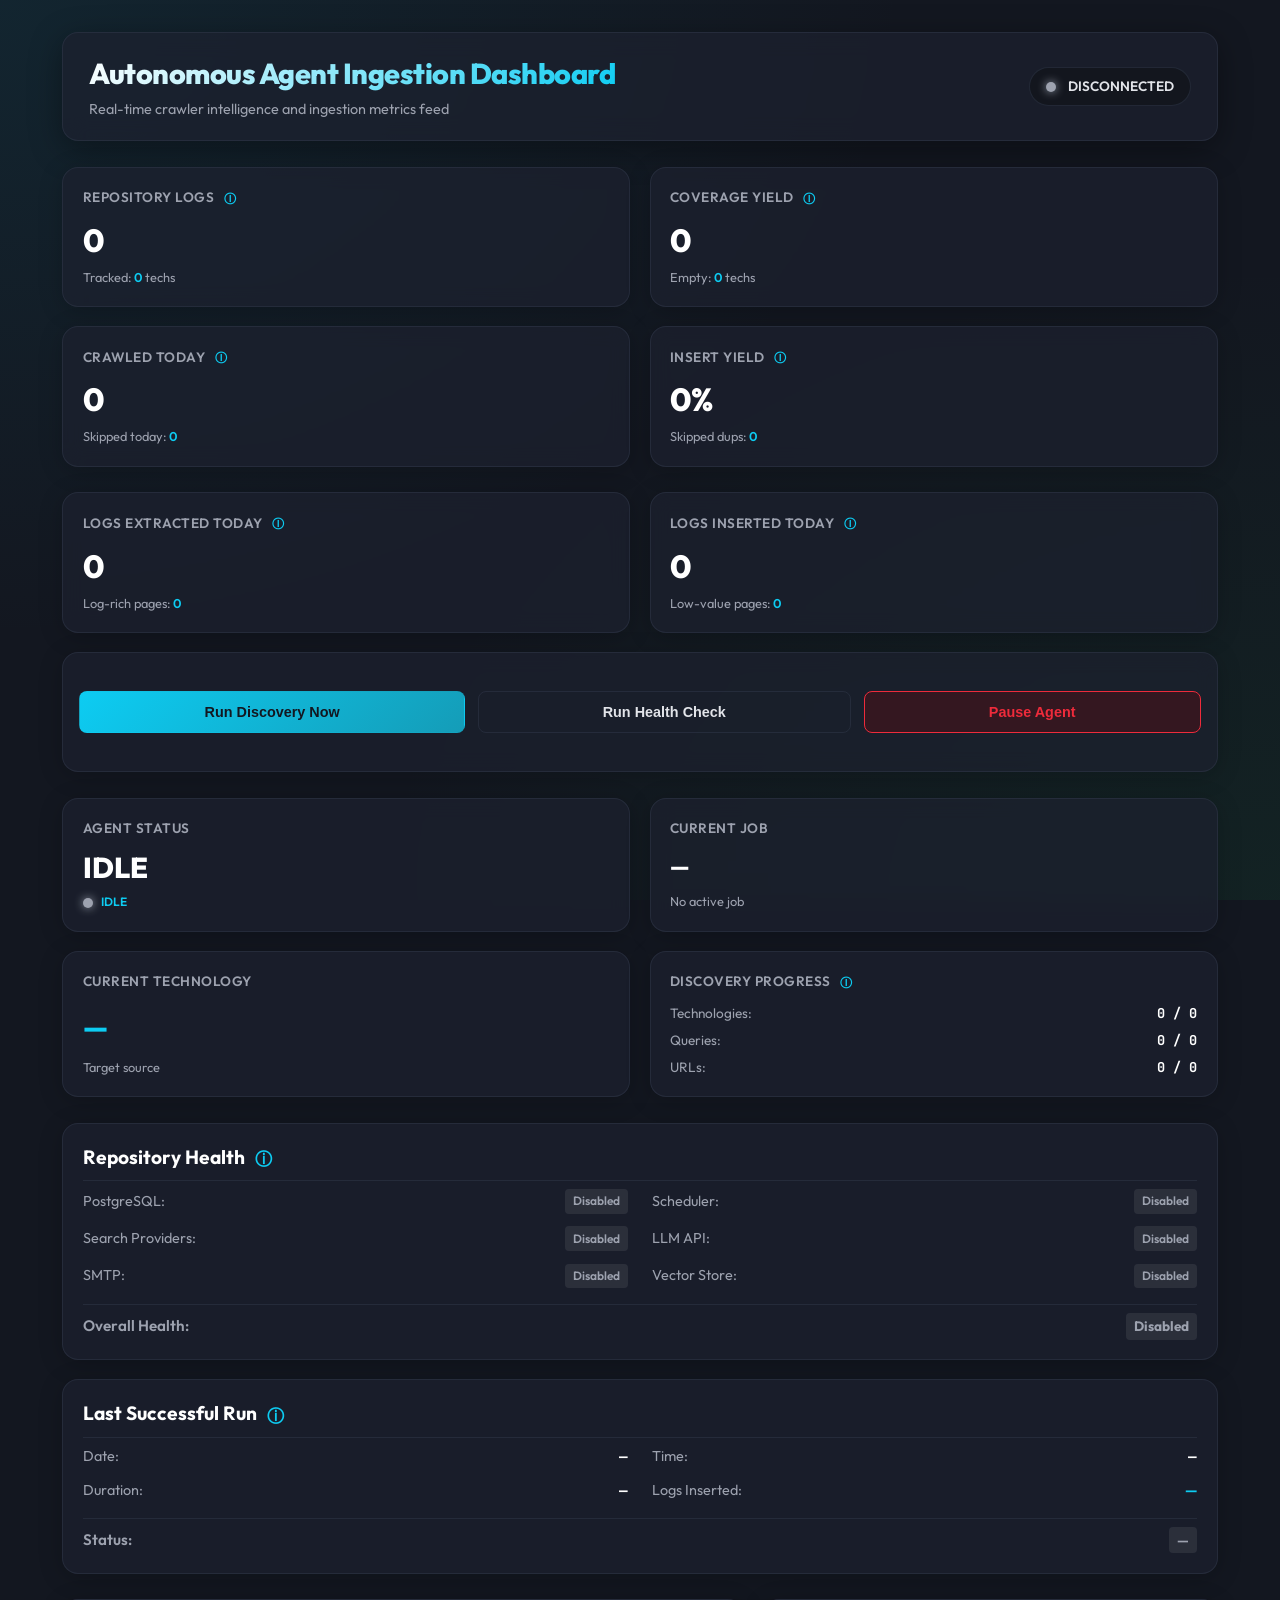
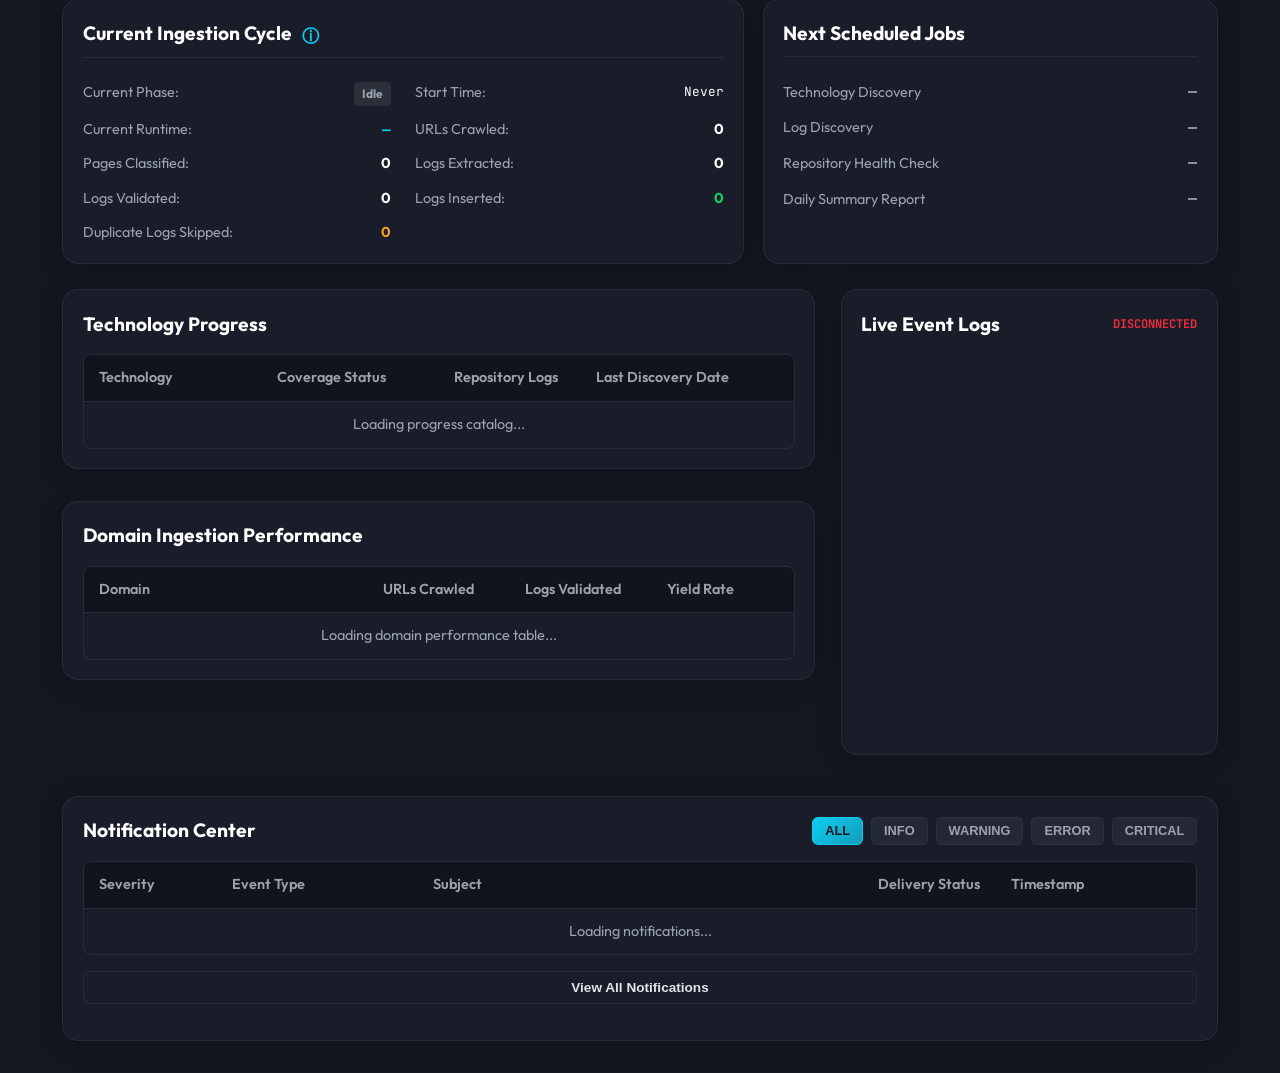
==== commit b6c35cb5: "Enhance dashboard with repository health, last run metrics, tooltips, and notification history" ====
--- a/backend/dashboard.html
+++ b/backend/dashboard.html
@@ -555,6 +555,158 @@
             70% { box-shadow: 0 0 0 6px rgba(255, 77, 109, 0); }
             100% { box-shadow: 0 0 0 0 rgba(255, 77, 109, 0); }
         }
+
+        /* Span-2 cards styling */
+        .span-2-card {
+            grid-column: span 2;
+        }
+
+        @media (max-width: 1400px) {
+            .span-2-card {
+                grid-column: span 2 !important;
+            }
+        }
+
+        @media (max-width: 768px) {
+            .span-2-card {
+                grid-column: span 1 !important;
+            }
+        }
+
+        /* Tooltip styling */
+        .tooltip-container {
+            position: relative;
+            display: inline-flex;
+            align-items: center;
+            cursor: help;
+            margin-left: 6px;
+            color: var(--accent-primary);
+            font-size: 0.9em;
+            vertical-align: middle;
+        }
+
+        .tooltip-text {
+            visibility: hidden;
+            width: 240px;
+            background-color: hsl(222, 25%, 8%);
+            color: #fff;
+            text-align: left;
+            border: 1px solid var(--border-color);
+            border-radius: 8px;
+            padding: 0.6rem 0.8rem;
+            position: absolute;
+            z-index: 100;
+            bottom: 125%; /* Position above the icon */
+            left: 50%;
+            transform: translateX(-50%);
+            opacity: 0;
+            transition: opacity 0.2s ease, transform 0.2s ease;
+            box-shadow: 0 8px 24px rgba(0, 0, 0, 0.4);
+            font-size: 0.8rem;
+            font-weight: normal;
+            text-transform: none; /* Reset uppercase if parent has it */
+            line-height: 1.4;
+            pointer-events: none;
+            white-space: normal; /* Allow wrapping */
+        }
+
+        .tooltip-text::after {
+            content: "";
+            position: absolute;
+            top: 100%;
+            left: 50%;
+            margin-left: -5px;
+            border-width: 5px;
+            border-style: solid;
+            border-color: var(--border-color) transparent transparent transparent;
+        }
+
+        .tooltip-container:hover .tooltip-text {
+            visibility: visible;
+            opacity: 1;
+            transform: translateX(-50%) translateY(-2px);
+        }
+
+        /* Modal dialog styling */
+        .modal {
+            display: none;
+            position: fixed;
+            z-index: 1000;
+            left: 0;
+            top: 0;
+            width: 100%;
+            height: 100%;
+            background-color: rgba(0, 0, 0, 0.6);
+            backdrop-filter: blur(8px);
+            justify-content: center;
+            align-items: center;
+        }
+
+        .modal-content {
+            background: var(--card-bg);
+            border: 1px solid var(--border-color);
+            border-radius: 16px;
+            padding: 1.5rem;
+            width: 90%;
+            max-width: 1200px;
+            box-shadow: 0 10px 40px rgba(0, 0, 0, 0.5);
+            animation: modalFadeIn 0.3s ease;
+        }
+
+        .modal-header {
+            display: flex;
+            justify-content: space-between;
+            align-items: center;
+            margin-bottom: 1.5rem;
+            border-bottom: 1px solid var(--border-color);
+            padding-bottom: 0.75rem;
+        }
+
+        .modal-header h2 {
+            font-size: 1.4rem;
+            font-weight: 700;
+            background: linear-gradient(135deg, #fff, var(--accent-primary));
+            -webkit-background-clip: text;
+            -webkit-text-fill-color: transparent;
+        }
+
+        .close-btn {
+            font-size: 1.8rem;
+            font-weight: bold;
+            color: var(--text-muted);
+            cursor: pointer;
+            transition: var(--transition-smooth);
+        }
+
+        .close-btn:hover {
+            color: var(--accent-error);
+        }
+
+        @keyframes modalFadeIn {
+            from { opacity: 0; transform: scale(0.95); }
+            to { opacity: 1; transform: scale(1); }
+        }
+
+        /* Health & Status badges */
+        .badge-healthy {
+            background-color: hsla(145, 80%, 45%, 0.2);
+            color: var(--accent-success);
+        }
+
+        .badge-warning {
+            background-color: hsla(35, 90%, 55%, 0.2);
+            color: var(--accent-warning);
+        }
+
+        .badge-critical {
+            background-color: hsla(355, 85%, 55%, 0.2);
+            color: var(--accent-error);
+        }
+
+        .badge-disabled {
+            background-color: rgba(255, 255, 255, 0.08);
+            color: var(--text-muted);
+        }
     </style>
 </head>
 <body>
@@ -576,22 +728,46 @@
         <!-- Stats Grid (Row 1) -->
         <div class="dashboard-grid">
             <div class="card stat-card">
-                <div class="stat-label">Repository Logs</div>
+                <div class="stat-label">
+                    Repository Logs
+                    <span class="tooltip-container">
+                        ⓘ
+                        <span class="tooltip-text">Total number of validated log entries stored in the central database repository.</span>
+                    </span>
+                </div>
                 <div class="stat-value" id="repo-log-count">0</div>
                 <div class="stat-footer">Tracked: <span id="techs-tracked">0</span> techs</div>
             </div>
             <div class="card stat-card">
-                <div class="stat-label">Coverage Yield</div>
+                <div class="stat-label">
+                    Coverage Yield
+                    <span class="tooltip-container">
+                        ⓘ
+                        <span class="tooltip-text">Number of accepted technologies that have at least one validated log entry in the repository.</span>
+                    </span>
+                </div>
                 <div class="stat-value" id="techs-with-logs">0</div>
                 <div class="stat-footer">Empty: <span id="techs-without-logs">0</span> techs</div>
             </div>
             <div class="card stat-card">
-                <div class="stat-label">Crawled Today</div>
+                <div class="stat-label">
+                    Crawled Today
+                    <span class="tooltip-container">
+                        ⓘ
+                        <span class="tooltip-text">Total number of target log source URLs crawled by the ingestion agent in the last 24 hours.</span>
+                    </span>
+                </div>
                 <div class="stat-value" id="urls-crawled-today">0</div>
                 <div class="stat-footer">Skipped today: <span id="urls-skipped-today">0</span></div>
             </div>
             <div class="card stat-card">
-                <div class="stat-label">Insert Yield</div>
+                <div class="stat-label">
+                    Insert Yield
+                    <span class="tooltip-container">
+                        ⓘ
+                        <span class="tooltip-text">Percentage of crawled URLs that successfully yielded new, unique, and validated logs.</span>
+                    </span>
+                </div>
                 <div class="stat-value" id="insert-yield-pct">0%</div>
                 <div class="stat-footer">Skipped dups: <span id="duplicates-skipped">0</span></div>
             </div>
@@ -600,12 +776,24 @@
         <!-- Secondary Stats & Controls Grid -->
         <div class="dashboard-grid">
             <div class="card stat-card">
-                <div class="stat-label">Logs Extracted Today</div>
+                <div class="stat-label">
+                    Logs Extracted Today
+                    <span class="tooltip-container">
+                        ⓘ
+                        <span class="tooltip-text">Total number of raw log blocks extracted from raw crawled documents today.</span>
+                    </span>
+                </div>
                 <div class="stat-value" id="logs-extracted-today">0</div>
                 <div class="stat-footer">Log-rich pages: <span id="pages-log-rich">0</span></div>
             </div>
             <div class="card stat-card">
-                <div class="stat-label">Logs Inserted Today</div>
+                <div class="stat-label">
+                    Logs Inserted Today
+                    <span class="tooltip-container">
+                        ⓘ
+                        <span class="tooltip-text">Total number of validated log entries successfully saved to the database today.</span>
+                    </span>
+                </div>
                 <div class="stat-value" id="logs-inserted-today">0</div>
                 <div class="stat-footer">Low-value pages: <span id="pages-low-value">0</span></div>
             </div>
@@ -644,7 +832,13 @@
             </div>
             <!-- Discovery Progress -->
             <div class="card stat-card" style="height: auto; min-height: 120px; justify-content: flex-start; gap: 0.5rem;">
-                <div class="stat-label">Discovery Progress</div>
+                <div class="stat-label">
+                    Discovery Progress
+                    <span class="tooltip-container">
+                        ⓘ
+                        <span class="tooltip-text">Ingestion agent's real-time progress for the active processing cycle (processed vs total counts).</span>
+                    </span>
+                </div>
                 <div style="display: flex; flex-direction: column; gap: 0.4rem; font-size: 0.85rem; width: 100%; margin-top: 0.2rem;">
                     <div style="display: flex; justify-content: space-between; align-items: center;">
                         <span style="color: var(--text-muted);">Technologies:</span>
@@ -658,6 +852,87 @@
                         <span style="color: var(--text-muted);">URLs:</span>
                         <span id="prog-urls" style="font-family: 'JetBrains Mono', monospace; font-weight: bold; color: #fff;">0 / 0</span>
                     </div>
+                </div>
+            </div>
+        </div>
+
+        <!-- Health & Last Run Row (Row 3.5) -->
+        <div class="dashboard-grid">
+            <!-- Repository Health Card -->
+            <div class="card span-2-card">
+                <div class="table-title" style="margin-bottom: 0.5rem; border-bottom: 1px solid var(--border-color); padding-bottom: 0.5rem;">
+                    <span>
+                        Repository Health
+                        <span class="tooltip-container">
+                            ⓘ
+                            <span class="tooltip-text">Real-time operational status of all critical repository components and system dependencies.</span>
+                        </span>
+                    </span>
+                </div>
+                <div style="display: grid; grid-template-columns: 1fr 1fr; gap: 0.8rem 1.5rem; font-size: 0.9rem; margin-top: 0.5rem;">
+                    <div style="display: flex; justify-content: space-between; align-items: center;">
+                        <span style="color: var(--text-muted);">PostgreSQL:</span>
+                        <span id="health-postgres" class="badge badge-disabled">Disabled</span>
+                    </div>
+                    <div style="display: flex; justify-content: space-between; align-items: center;">
+                        <span style="color: var(--text-muted);">Scheduler:</span>
+                        <span id="health-scheduler" class="badge badge-disabled">Disabled</span>
+                    </div>
+                    <div style="display: flex; justify-content: space-between; align-items: center;">
+                        <span style="color: var(--text-muted);">Search Providers:</span>
+                        <span id="health-search" class="badge badge-disabled">Disabled</span>
+                    </div>
+                    <div style="display: flex; justify-content: space-between; align-items: center;">
+                        <span style="color: var(--text-muted);">LLM API:</span>
+                        <span id="health-llm" class="badge badge-disabled">Disabled</span>
+                    </div>
+                    <div style="display: flex; justify-content: space-between; align-items: center;">
+                        <span style="color: var(--text-muted);">SMTP:</span>
+                        <span id="health-smtp" class="badge badge-disabled">Disabled</span>
+                    </div>
+                    <div style="display: flex; justify-content: space-between; align-items: center;">
+                        <span style="color: var(--text-muted);">Vector Store:</span>
+                        <span id="health-vector" class="badge badge-disabled">Disabled</span>
+                    </div>
+                </div>
+                <div style="margin-top: 1rem; border-top: 1px solid var(--border-color); padding-top: 0.5rem; display: flex; justify-content: space-between; align-items: center; font-size: 0.95rem;">
+                    <span style="color: var(--text-muted); font-weight: 600;">Overall Health:</span>
+                    <span id="health-overall" class="badge badge-disabled" style="font-weight: bold; font-size: 0.85rem;">Disabled</span>
+                </div>
+            </div>
+
+            <!-- Last Run Card -->
+            <div class="card span-2-card">
+                <div class="table-title" style="margin-bottom: 0.5rem; border-bottom: 1px solid var(--border-color); padding-bottom: 0.5rem;">
+                    <span>
+                        Last Successful Run
+                        <span class="tooltip-container">
+                            ⓘ
+                            <span class="tooltip-text">Details and ingestion status of the last executed log discovery agent run.</span>
+                        </span>
+                    </span>
+                </div>
+                <div style="display: grid; grid-template-columns: 1fr 1fr; gap: 0.8rem 1.5rem; font-size: 0.9rem; margin-top: 0.5rem;">
+                    <div style="display: flex; justify-content: space-between; align-items: center;">
+                        <span style="color: var(--text-muted);">Date:</span>
+                        <span id="run-date" style="color: #fff; font-family: 'JetBrains Mono', monospace; font-weight: bold;">—</span>
+                    </div>
+                    <div style="display: flex; justify-content: space-between; align-items: center;">
+                        <span style="color: var(--text-muted);">Time:</span>
+                        <span id="run-time" style="color: #fff; font-family: 'JetBrains Mono', monospace; font-weight: bold;">—</span>
+                    </div>
+                    <div style="display: flex; justify-content: space-between; align-items: center;">
+                        <span style="color: var(--text-muted);">Duration:</span>
+                        <span id="run-duration" style="color: #fff; font-family: 'JetBrains Mono', monospace; font-weight: bold;">—</span>
+                    </div>
+                    <div style="display: flex; justify-content: space-between; align-items: center;">
+                        <span style="color: var(--text-muted);">Logs Inserted:</span>
+                        <span id="run-logs" style="color: var(--accent-primary); font-weight: bold;">—</span>
+                    </div>
+                </div>
+                <div style="margin-top: 1rem; border-top: 1px solid var(--border-color); padding-top: 0.5rem; display: flex; justify-content: space-between; align-items: center; font-size: 0.95rem;">
+                    <span style="color: var(--text-muted); font-weight: 600;">Status:</span>
+                    <span id="run-status" class="badge badge-disabled" style="font-weight: bold; font-size: 0.85rem;">—</span>
                 </div>
             </div>
         </div>
@@ -667,7 +942,13 @@
             <!-- Current Cycle -->
             <div class="card" style="display: flex; flex-direction: column; gap: 1rem;">
                 <div class="table-title" style="margin-bottom: 0.5rem; border-bottom: 1px solid var(--border-color); padding-bottom: 0.5rem;">
-                    <span>Current Ingestion Cycle</span>
+                    <span>
+                        Current Ingestion Cycle
+                        <span class="tooltip-container">
+                            ⓘ
+                            <span class="tooltip-text">Detailed metrics and runtime info for the agent's current or last executed ingestion run.</span>
+                        </span>
+                    </span>
                 </div>
                 <div class="cycle-metrics-grid">
                     <div style="display: flex; justify-content: space-between;">
@@ -850,8 +1131,55 @@
                     </tbody>
                 </table>
             </div>
+            <div style="margin-top: 1rem; display: flex; justify-content: center; padding-bottom: 1rem;">
+                <button class="btn btn-secondary" onclick="openNotificationsModal()" style="font-size: 0.85rem; padding: 0.5rem 1.5rem; min-width: 200px;">View All Notifications</button>
+            </div>
         </div>
 
+    </div>
+
+    <!-- Modal for View All Notifications -->
+    <div id="notifications-modal" class="modal">
+        <div class="modal-content">
+            <div class="modal-header">
+                <h2>Complete Notification History</h2>
+                <span class="close-btn" onclick="closeNotificationsModal()">&times;</span>
+            </div>
+            <div style="margin-bottom: 1.5rem; display: flex; justify-content: space-between; align-items: center; flex-wrap: wrap; gap: 1rem;">
+                <div class="filter-buttons">
+                    <button class="filter-btn active" id="modal-filter-ALL" onclick="setModalNotificationFilter('ALL')">ALL</button>
+                    <button class="filter-btn" id="modal-filter-INFO" onclick="setModalNotificationFilter('INFO')">INFO</button>
+                    <button class="filter-btn" id="modal-filter-WARNING" onclick="setModalNotificationFilter('WARNING')">WARNING</button>
+                    <button class="filter-btn" id="modal-filter-ERROR" onclick="setModalNotificationFilter('ERROR')">ERROR</button>
+                    <button class="filter-btn" id="modal-filter-CRITICAL" onclick="setModalNotificationFilter('CRITICAL')">CRITICAL</button>
+                </div>
+            </div>
+            <div class="table-container" style="max-height: 60vh; overflow-y: auto;">
+                <table>
+                    <colgroup>
+                        <col style="width: 12%">
+                        <col style="width: 18%">
+                        <col style="width: 40%">
+                        <col style="width: 12%">
+                        <col style="width: 18%">
+                    </colgroup>
+                    <thead>
+                        <tr>
+                            <th>Severity</th>
+                            <th>Event Type</th>
+                            <th>Subject</th>
+                            <th>Delivery Status</th>
+                            <th>Timestamp</th>
+                        </tr>
+                    </thead>
+                    <tbody id="modal-notifications-tbody">
+                        <tr>
+                            <td colspan="5" style="text-align: center; color: var(--text-muted);">Loading notification history...</td>
+                        </tr>
+                    </tbody>
+                </table>
+            </div>
+        </div>
     </div>
 
     <script>
@@ -1138,6 +1466,50 @@
                 nextRunTimes.report = data.next_daily_report;
                 updateCountdowns();
                 updateCycleRuntime();
+
+                // Update Repository Health UI
+                if (data.repository_health) {
+                    const health = data.repository_health;
+                    const setHealthBadge = (elementId, status) => {
+                        const el = document.getElementById(elementId);
+                        if (!el) return;
+                        el.textContent = status.toUpperCase();
+                        el.className = "badge";
+                        const statusLower = status.toLowerCase();
+                        if (statusLower === "healthy") el.classList.add("badge-healthy");
+                        else if (statusLower === "warning") el.classList.add("badge-warning");
+                        else if (statusLower === "critical") el.classList.add("badge-critical");
+                        else el.classList.add("badge-disabled");
+                    };
+
+                    setHealthBadge("health-postgres", health.postgres);
+                    setHealthBadge("health-scheduler", health.scheduler);
+                    setHealthBadge("health-search", health.search_providers);
+                    setHealthBadge("health-llm", health.llm_api);
+                    setHealthBadge("health-smtp", health.smtp);
+                    setHealthBadge("health-vector", health.vector_store);
+                    setHealthBadge("health-overall", health.overall);
+                }
+
+                // Update Last Successful Run UI
+                if (data.last_run) {
+                    const run = data.last_run;
+                    document.getElementById("run-date").textContent = run.date;
+                    document.getElementById("run-time").textContent = run.time;
+                    document.getElementById("run-duration").textContent = run.duration;
+                    document.getElementById("run-logs").textContent = run.logs_inserted;
+                    
+                    const statusEl = document.getElementById("run-status");
+                    if (statusEl) {
+                        statusEl.textContent = run.status.toUpperCase();
+                        statusEl.className = "badge";
+                        const statusLower = run.status.toLowerCase();
+                        if (statusLower === "success") statusEl.classList.add("badge-healthy");
+                        else if (statusLower === "failed") statusEl.classList.add("badge-critical");
+                        else if (statusLower === "warning") statusEl.classList.add("badge-warning");
+                        else statusEl.classList.add("badge-disabled");
+                    }
+                }
 
             } catch (e) {
                 console.error("Failed to fetch stats:", e);
@@ -1256,9 +1628,9 @@
 
         async function refreshNotifications() {
             try {
-                let url = "/api/dashboard/notifications";
+                let url = "/api/dashboard/notifications?limit=10";
                 if (currentNotificationFilter !== 'ALL') {
-                    url += `?severity=${currentNotificationFilter}`;
+                    url += `&severity=${currentNotificationFilter}`;
                 }
                 
                 const resp = await fetch(url);
@@ -1307,6 +1679,92 @@
             }
         }
 
+        // Modal Notifications logic
+        let currentModalNotificationFilter = 'ALL';
+        
+        function openNotificationsModal() {
+            document.getElementById("notifications-modal").style.display = "flex";
+            setModalNotificationFilter('ALL');
+        }
+        
+        function closeNotificationsModal() {
+            document.getElementById("notifications-modal").style.display = "none";
+        }
+        
+        // Close modal clicking outside
+        window.addEventListener("click", (event) => {
+            const modal = document.getElementById("notifications-modal");
+            if (event.target === modal) {
+                closeNotificationsModal();
+            }
+        });
+        
+        function setModalNotificationFilter(severity) {
+            currentModalNotificationFilter = severity;
+            
+            const buttons = document.querySelectorAll("#notifications-modal .filter-btn");
+            buttons.forEach(btn => {
+                const btnSev = btn.id.replace("modal-filter-", "");
+                if (btnSev === severity) {
+                    btn.classList.add("active");
+                } else {
+                    btn.classList.remove("active");
+                }
+            });
+            
+            loadModalNotifications();
+        }
+        
+        async function loadModalNotifications() {
+            try {
+                let url = "/api/dashboard/notifications?limit=100";
+                if (currentModalNotificationFilter !== 'ALL') {
+                    url += `&severity=${currentModalNotificationFilter}`;
+                }
+                
+                const resp = await fetch(url);
+                const data = await resp.json();
+                
+                const tbody = document.getElementById("modal-notifications-tbody");
+                tbody.innerHTML = "";
+                
+                if (data.length === 0) {
+                    tbody.innerHTML = `<tr><td colspan="5" style="text-align: center; color: var(--text-muted);">No notifications found for severity '${currentModalNotificationFilter}'.</td></tr>`;
+                    return;
+                }
+                
+                data.forEach(item => {
+                    const tr = document.createElement("tr");
+                    const severityLower = item.severity.toLowerCase();
+                    const statusClass = `status-${item.status}`;
+                    const date = new Date(item.timestamp);
+                    const dateStr = date.toLocaleString();
+                    
+                    if (severityLower === 'critical') {
+                        tr.style.background = "rgba(255, 77, 109, 0.04)";
+                    } else if (severityLower === 'error') {
+                        tr.style.background = "rgba(208, 0, 0, 0.02)";
+                    }
+                    
+                    const tooltipText = `${item.subject}${item.error_message ? ' - ' + item.error_message : ''}`;
+                    
+                    tr.innerHTML = `
+                        <td><span class="severity-badge severity-${severityLower}">${item.severity}</span></td>
+                        <td title="${item.notification_type}"><code style="font-family: 'JetBrains Mono', monospace; font-size: 0.8rem; background: rgba(255,255,255,0.05); padding: 2px 4px; border-radius: 4px;">${item.notification_type}</code></td>
+                        <td class="table-cell-multiline" title="${tooltipText}">
+                            <strong>${item.subject}</strong>
+                            ${item.error_message ? `<div style="font-size: 0.75rem; color: var(--accent-error); margin-top: 2px; font-family: monospace;">${item.error_message}</div>` : ''}
+                        </td>
+                        <td><span class="delivery-status ${statusClass}">${item.status}</span></td>
+                        <td style="font-family: 'JetBrains Mono', monospace; font-size: 0.8rem; color: var(--text-muted);" title="${dateStr}">${dateStr}</td>
+                    `;
+                    tbody.appendChild(tr);
+                });
+            } catch (e) {
+                console.error("Failed to load modal notifications:", e);
+            }
+        }
+
         // Auto refresh stats/tables loop
         function startAutoRefresh() {
             // Stats & Notifications refresh every 5 seconds
